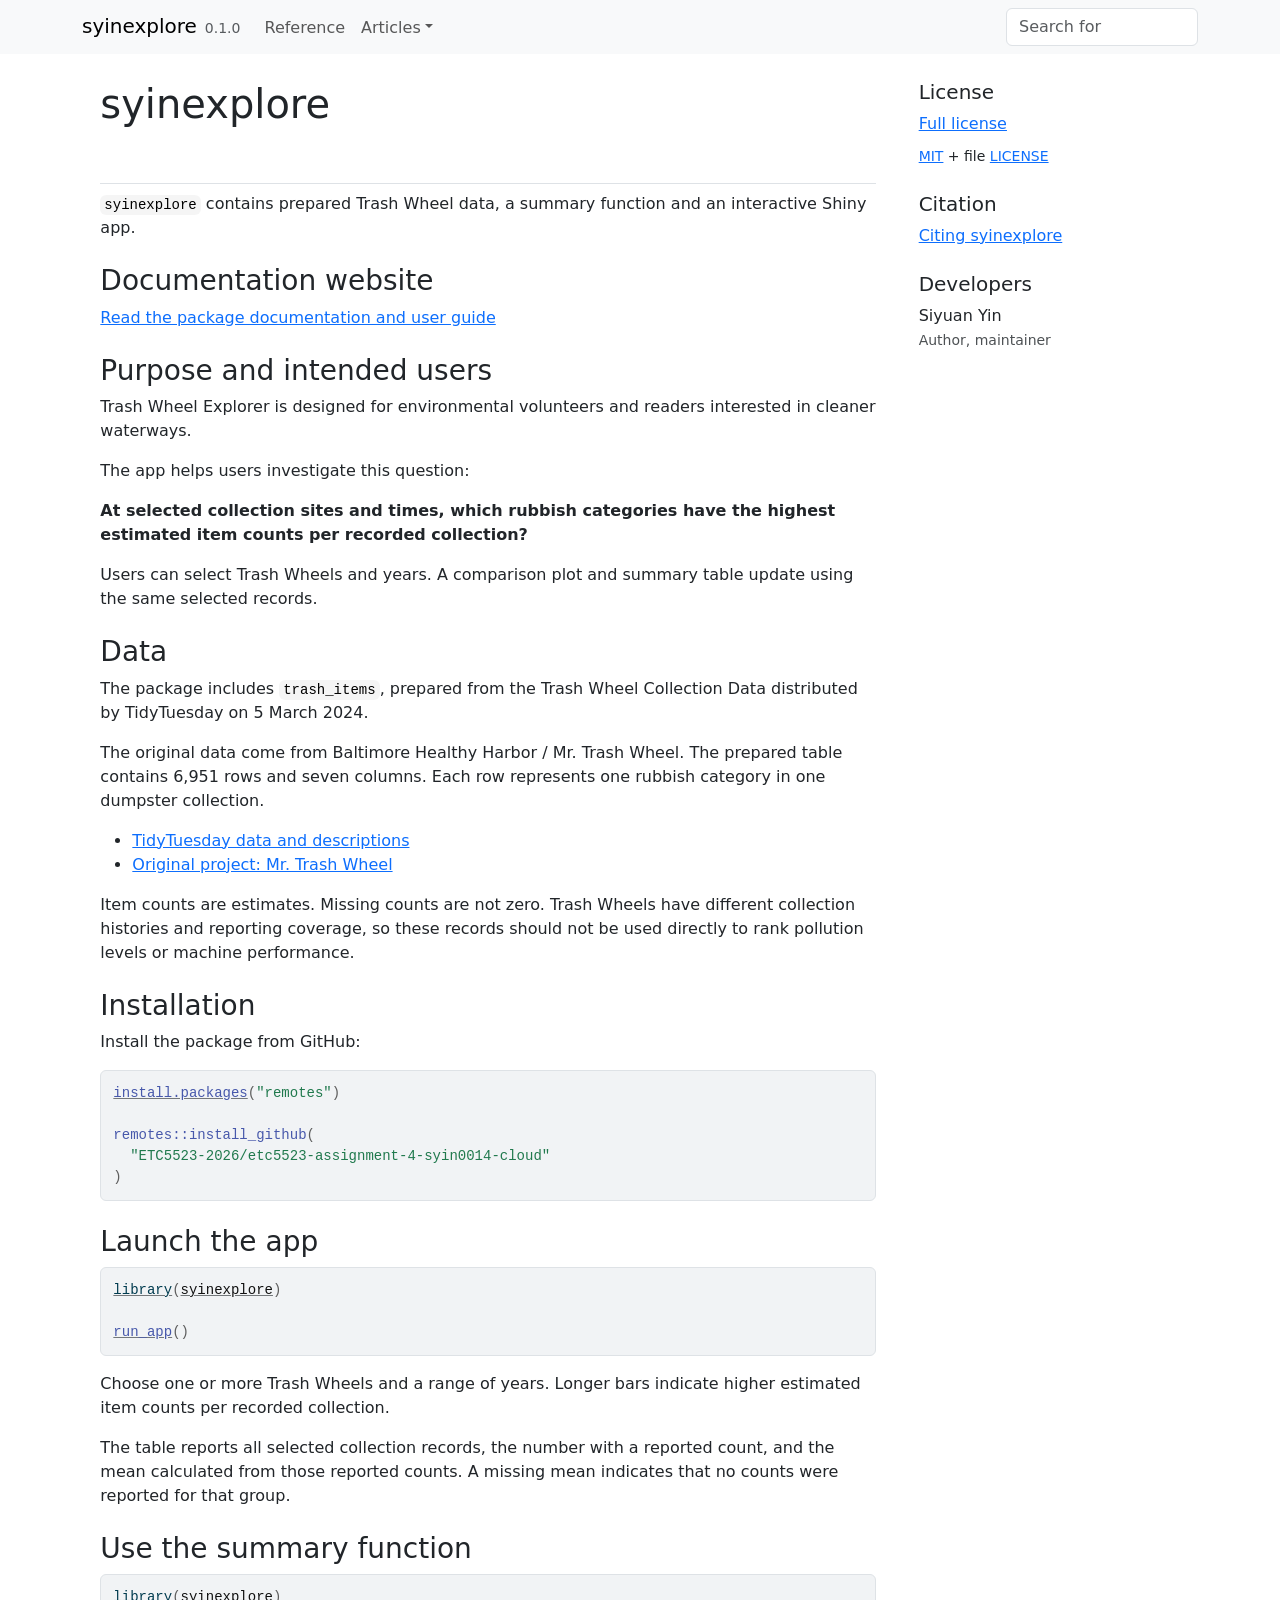
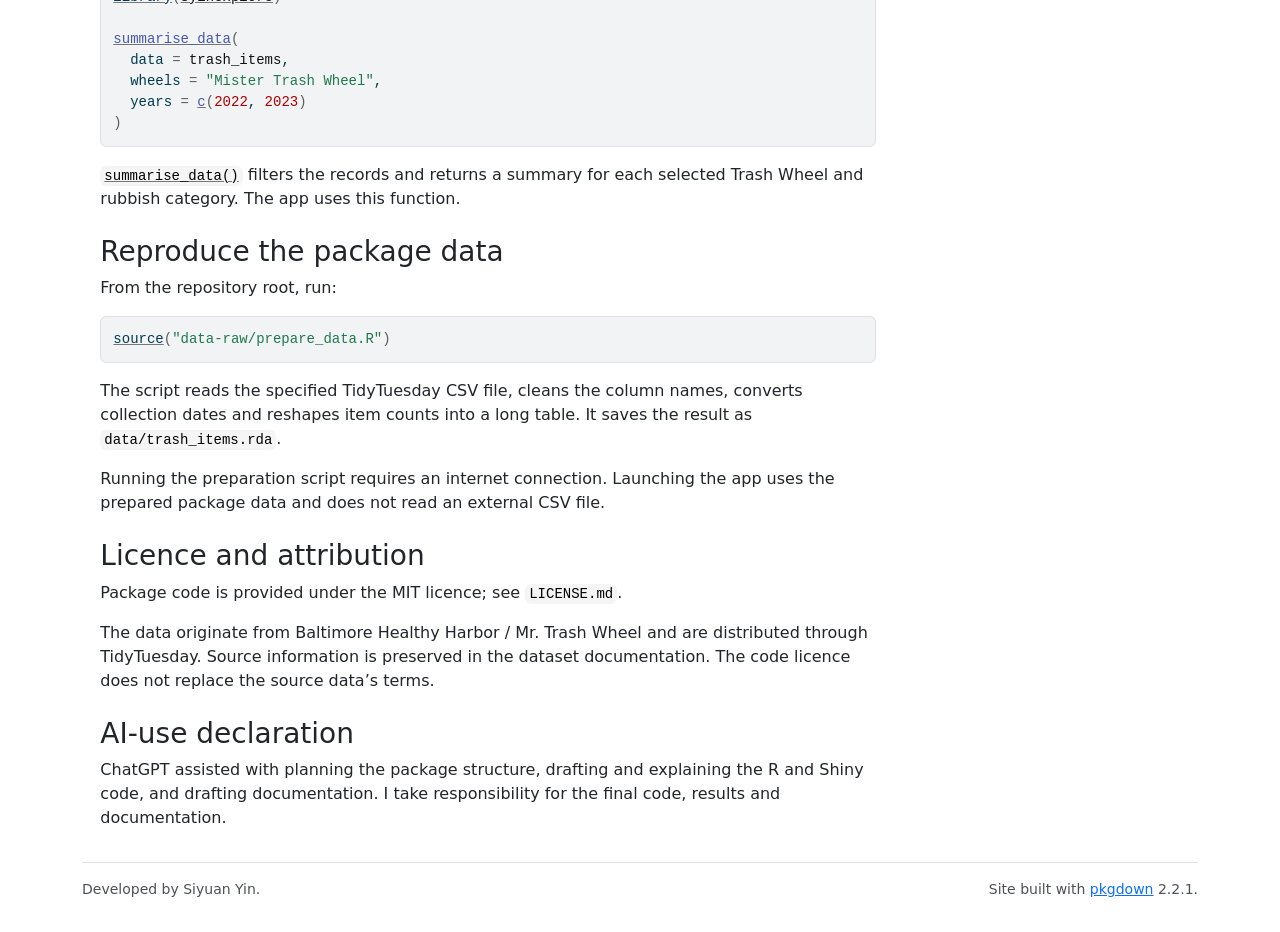
==== index.html @ 3837acde "Deploying to gh-pages from @ ETC5523-2026/etc5523-assignment-4-syin0014-cloud@84625165339d659f726c3b" ====
<!DOCTYPE html>
<!-- Generated by pkgdown: do not edit by hand --><html lang="en">
<head>
<meta charset="UTF-8">
<meta http-equiv="X-UA-Compatible" content="IE=edge">
<meta name="viewport" content="width=device-width, initial-scale=1, shrink-to-fit=no">
<title>Explore Baltimore Trash Wheel Collections • syinexplore</title>
<script src="deps/jquery-3.6.0/jquery-3.6.0.min.js"></script><meta name="viewport" content="width=device-width, initial-scale=1, shrink-to-fit=no">
<link href="deps/bootstrap-5.3.8/bootstrap.min.css" rel="stylesheet">
<script src="deps/bootstrap-5.3.8/bootstrap.bundle.min.js"></script><link href="deps/font-awesome-6.5.2/css/all.min.css" rel="stylesheet">
<link href="deps/font-awesome-6.5.2/css/v4-shims.min.css" rel="stylesheet">
<script src="deps/headroom-0.11.0/headroom.min.js"></script><script src="deps/headroom-0.11.0/jQuery.headroom.min.js"></script><script src="deps/bootstrap-toc-1.0.1/bootstrap-toc.min.js"></script><script src="deps/clipboard.js-2.0.11/clipboard.min.js"></script><script src="deps/search-1.0.0/autocomplete.jquery.min.js"></script><script src="deps/search-1.0.0/fuse.min.js"></script><script src="deps/search-1.0.0/mark.min.js"></script><!-- pkgdown --><script src="pkgdown.js"></script><meta property="og:title" content="Explore Baltimore Trash Wheel Collections">
<meta name="description" content="Provides prepared data and an interactive Shiny app for exploring rubbish collected by Baltimore's Trash Wheel family. Users can select collection sites and years to compare estimated item counts per recorded collection. Includes a summary function and documentation explaining the data and its limitations.">
<meta property="og:description" content="Provides prepared data and an interactive Shiny app for exploring rubbish collected by Baltimore's Trash Wheel family. Users can select collection sites and years to compare estimated item counts per recorded collection. Includes a summary function and documentation explaining the data and its limitations.">
</head>
<body>
    <a href="#main" class="visually-hidden-focusable">Skip to contents</a>


    <nav class="navbar navbar-expand-lg fixed-top bg-light" data-bs-theme="light" aria-label="Site navigation"><div class="container">

    <a class="navbar-brand me-2" href="index.html">syinexplore</a>

    <small class="nav-text text-muted me-auto" data-bs-toggle="tooltip" data-bs-placement="bottom" title="">0.1.0</small>


    <button class="navbar-toggler" type="button" data-bs-toggle="collapse" data-bs-target="#navbar" aria-controls="navbar" aria-expanded="false" aria-label="Toggle navigation">
      <span class="navbar-toggler-icon"></span>
    </button>

    <div id="navbar" class="collapse navbar-collapse ms-3">
      <ul class="navbar-nav me-auto">
<li class="nav-item"><a class="nav-link" href="reference/index.html">Reference</a></li>
<li class="nav-item dropdown">
  <button class="nav-link dropdown-toggle" type="button" id="dropdown-articles" data-bs-toggle="dropdown" aria-expanded="false" aria-haspopup="true">Articles</button>
  <ul class="dropdown-menu" aria-labelledby="dropdown-articles">
<li><a class="dropdown-item" href="articles/getting-started.html">Getting started with Trash Wheel Explorer</a></li>
  </ul>
</li>
      </ul>
<ul class="navbar-nav">
<li class="nav-item"><form class="form-inline" role="search">
 <input class="form-control" type="search" name="search-input" id="search-input" autocomplete="off" aria-label="Search site" placeholder="Search for" data-search-index="search.json">
</form></li>
      </ul>
</div>


  </div>
</nav><div class="container template-home">
<div class="row">
  <main id="main" class="col-md-9"><div class="section level1">
<div class="page-header"><h1 id="syinexplore">syinexplore<a class="anchor" aria-label="anchor" href="#syinexplore"></a>
</h1></div>
<p><code>syinexplore</code> contains prepared Trash Wheel data, a summary function and an interactive Shiny app.</p>
<div class="section level2">
<h2 id="documentation-website">Documentation website<a class="anchor" aria-label="anchor" href="#documentation-website"></a>
</h2>
<p><a href="https://etc5523-2026.github.io/etc5523-assignment-4-syin0014-cloud/">Read the package documentation and user guide</a></p>
</div>
<div class="section level2">
<h2 id="purpose-and-intended-users">Purpose and intended users<a class="anchor" aria-label="anchor" href="#purpose-and-intended-users"></a>
</h2>
<p>Trash Wheel Explorer is designed for environmental volunteers and readers interested in cleaner waterways.</p>
<p>The app helps users investigate this question:</p>
<p><strong>At selected collection sites and times, which rubbish categories have the highest estimated item counts per recorded collection?</strong></p>
<p>Users can select Trash Wheels and years. A comparison plot and summary table update using the same selected records.</p>
</div>
<div class="section level2">
<h2 id="data">Data<a class="anchor" aria-label="anchor" href="#data"></a>
</h2>
<p>The package includes <code>trash_items</code>, prepared from the Trash Wheel Collection Data distributed by TidyTuesday on 5 March 2024.</p>
<p>The original data come from Baltimore Healthy Harbor / Mr. Trash Wheel. The prepared table contains 6,951 rows and seven columns. Each row represents one rubbish category in one dumpster collection.</p>
<ul>
<li><a href="https://github.com/rfordatascience/tidytuesday/tree/main/data/2024/2024-03-05" class="external-link">TidyTuesday data and descriptions</a></li>
<li><a href="https://www.mrtrashwheel.com/" class="external-link">Original project: Mr. Trash Wheel</a></li>
</ul>
<p>Item counts are estimates. Missing counts are not zero. Trash Wheels have different collection histories and reporting coverage, so these records should not be used directly to rank pollution levels or machine performance.</p>
</div>
<div class="section level2">
<h2 id="installation">Installation<a class="anchor" aria-label="anchor" href="#installation"></a>
</h2>
<p>Install the package from GitHub:</p>
<div class="sourceCode" id="cb1"><pre class="downlit sourceCode r">
<code class="sourceCode R"><span><span class="fu"><a href="https://rdrr.io/r/utils/install.packages.html" class="external-link">install.packages</a></span><span class="op">(</span><span class="st">"remotes"</span><span class="op">)</span></span>
<span></span>
<span><span class="fu">remotes</span><span class="fu">::</span><span class="fu">install_github</span><span class="op">(</span></span>
<span>  <span class="st">"ETC5523-2026/etc5523-assignment-4-syin0014-cloud"</span></span>
<span><span class="op">)</span></span></code></pre></div>
</div>
<div class="section level2">
<h2 id="launch-the-app">Launch the app<a class="anchor" aria-label="anchor" href="#launch-the-app"></a>
</h2>
<div class="sourceCode" id="cb2"><pre class="downlit sourceCode r">
<code class="sourceCode R"><span><span class="kw"><a href="https://rdrr.io/r/base/library.html" class="external-link">library</a></span><span class="op">(</span><span class="va"><a href="https://etc5523-2026.github.io/etc5523-assignment-4-syin0014-cloud/">syinexplore</a></span><span class="op">)</span></span>
<span></span>
<span><span class="fu"><a href="reference/run_app.html">run_app</a></span><span class="op">(</span><span class="op">)</span></span></code></pre></div>
<p>Choose one or more Trash Wheels and a range of years. Longer bars indicate higher estimated item counts per recorded collection.</p>
<p>The table reports all selected collection records, the number with a reported count, and the mean calculated from those reported counts. A missing mean indicates that no counts were reported for that group.</p>
</div>
<div class="section level2">
<h2 id="use-the-summary-function">Use the summary function<a class="anchor" aria-label="anchor" href="#use-the-summary-function"></a>
</h2>
<div class="sourceCode" id="cb3"><pre class="downlit sourceCode r">
<code class="sourceCode R"><span><span class="kw"><a href="https://rdrr.io/r/base/library.html" class="external-link">library</a></span><span class="op">(</span><span class="va"><a href="https://etc5523-2026.github.io/etc5523-assignment-4-syin0014-cloud/">syinexplore</a></span><span class="op">)</span></span>
<span></span>
<span><span class="fu"><a href="reference/summarise_data.html">summarise_data</a></span><span class="op">(</span></span>
<span>  data <span class="op">=</span> <span class="va">trash_items</span>,</span>
<span>  wheels <span class="op">=</span> <span class="st">"Mister Trash Wheel"</span>,</span>
<span>  years <span class="op">=</span> <span class="fu"><a href="https://rdrr.io/r/base/c.html" class="external-link">c</a></span><span class="op">(</span><span class="fl">2022</span>, <span class="fl">2023</span><span class="op">)</span></span>
<span><span class="op">)</span></span></code></pre></div>
<p><code><a href="reference/summarise_data.html">summarise_data()</a></code> filters the records and returns a summary for each selected Trash Wheel and rubbish category. The app uses this function.</p>
</div>
<div class="section level2">
<h2 id="reproduce-the-package-data">Reproduce the package data<a class="anchor" aria-label="anchor" href="#reproduce-the-package-data"></a>
</h2>
<p>From the repository root, run:</p>
<div class="sourceCode" id="cb4"><pre class="downlit sourceCode r">
<code class="sourceCode R"><span><span class="kw"><a href="https://rdrr.io/r/base/source.html" class="external-link">source</a></span><span class="op">(</span><span class="st">"data-raw/prepare_data.R"</span><span class="op">)</span></span></code></pre></div>
<p>The script reads the specified TidyTuesday CSV file, cleans the column names, converts collection dates and reshapes item counts into a long table. It saves the result as <code>data/trash_items.rda</code>.</p>
<p>Running the preparation script requires an internet connection. Launching the app uses the prepared package data and does not read an external CSV file.</p>
</div>
<div class="section level2">
<h2 id="licence-and-attribution">Licence and attribution<a class="anchor" aria-label="anchor" href="#licence-and-attribution"></a>
</h2>
<p>Package code is provided under the MIT licence; see <code>LICENSE.md</code>.</p>
<p>The data originate from Baltimore Healthy Harbor / Mr. Trash Wheel and are distributed through TidyTuesday. Source information is preserved in the dataset documentation. The code licence does not replace the source data’s terms.</p>
</div>
<div class="section level2">
<h2 id="ai-use-declaration">AI-use declaration<a class="anchor" aria-label="anchor" href="#ai-use-declaration"></a>
</h2>
<p>ChatGPT assisted with planning the package structure, drafting and explaining the R and Shiny code, and drafting documentation. I take responsibility for the final code, results and documentation.</p>
</div>
</div>
  </main><aside class="col-md-3"><div class="license">
<h2 data-toc-skip>License</h2>
<ul class="list-unstyled">
<li><a href="LICENSE.html">Full license</a></li>
<li><small><a href="https://opensource.org/licenses/mit-license.php" class="external-link">MIT</a> + file <a href="LICENSE-text.html">LICENSE</a></small></li>
</ul>
</div>


<div class="citation">
<h2 data-toc-skip>Citation</h2>
<ul class="list-unstyled">
<li><a href="authors.html#citation">Citing syinexplore</a></li>
</ul>
</div>

<div class="developers">
<h2 data-toc-skip>Developers</h2>
<ul class="list-unstyled">
<li>Siyuan Yin <br><small class="roles"> Author, maintainer </small>   </li>
</ul>
</div>



  </aside>
</div>


    <footer><div class="pkgdown-footer-left">
  <p>Developed by Siyuan Yin.</p>
</div>

<div class="pkgdown-footer-right">
  <p>Site built with <a href="https://pkgdown.r-lib.org/" class="external-link">pkgdown</a> 2.2.1.</p>
</div>

    </footer>
</div>





  </body>
</html>
---- deps/font-awesome-6.5.2/css/v4-shims.min.css ----
/*!
 * Font Awesome Free 6.5.2 by @fontawesome - https://fontawesome.com
 * License - https://fontawesome.com/license/free (Icons: CC BY 4.0, Fonts: SIL OFL 1.1, Code: MIT License)
 * Copyright 2024 Fonticons, Inc.
 */
.fa.fa-glass:before{content:"\f000"}.fa.fa-envelope-o{font-family:"Font Awesome 6 Free";font-weight:400}.fa.fa-envelope-o:before{content:"\f0e0"}.fa.fa-star-o{font-family:"Font Awesome 6 Free";font-weight:400}.fa.fa-star-o:before{content:"\f005"}.fa.fa-close:before,.fa.fa-remove:before{content:"\f00d"}.fa.fa-gear:before{content:"\f013"}.fa.fa-trash-o{font-family:"Font Awesome 6 Free";font-weight:400}.fa.fa-trash-o:before{content:"\f2ed"}.fa.fa-home:before{content:"\f015"}.fa.fa-file-o{font-family:"Font Awesome 6 Free";font-weight:400}.fa.fa-file-o:before{content:"\f15b"}.fa.fa-clock-o{font-family:"Font Awesome 6 Free";font-weight:400}.fa.fa-clock-o:before{content:"\f017"}.fa.fa-arrow-circle-o-down{font-family:"Font Awesome 6 Free";font-weight:400}.fa.fa-arrow-circle-o-down:before{content:"\f358"}.fa.fa-arrow-circle-o-up{font-family:"Font Awesome 6 Free";font-weight:400}.fa.fa-arrow-circle-o-up:before{content:"\f35b"}.fa.fa-play-circle-o{font-family:"Font Awesome 6 Free";font-weight:400}.fa.fa-play-circle-o:before{content:"\f144"}.fa.fa-repeat:before,.fa.fa-rotate-right:before{content:"\f01e"}.fa.fa-refresh:before{content:"\f021"}.fa.fa-list-alt{font-family:"Font Awesome 6 Free";font-weight:400}.fa.fa-list-alt:before{content:"\f022"}.fa.fa-dedent:before{content:"\f03b"}.fa.fa-video-camera:before{content:"\f03d"}.fa.fa-picture-o{font-family:"Font Awesome 6 Free";font-weight:400}.fa.fa-picture-o:before{content:"\f03e"}.fa.fa-photo{font-family:"Font Awesome 6 Free";font-weight:400}.fa.fa-photo:before{content:"\f03e"}.fa.fa-image{font-family:"Font Awesome 6 Free";font-weight:400}.fa.fa-image:before{content:"\f03e"}.fa.fa-map-marker:before{content:"\f3c5"}.fa.fa-pencil-square-o{font-family:"Font Awesome 6 Free";font-weight:400}.fa.fa-pencil-square-o:before{content:"\f044"}.fa.fa-edit{font-family:"Font Awesome 6 Free";font-weight:400}.fa.fa-edit:before{content:"\f044"}.fa.fa-share-square-o:before{content:"\f14d"}.fa.fa-check-square-o{font-family:"Font Awesome 6 Free";font-weight:400}.fa.fa-check-square-o:before{content:"\f14a"}.fa.fa-arrows:before{content:"\f0b2"}.fa.fa-times-circle-o{font-family:"Font Awesome 6 Free";font-weight:400}.fa.fa-times-circle-o:before{content:"\f057"}.fa.fa-check-circle-o{font-family:"Font Awesome 6 Free";font-weight:400}.fa.fa-check-circle-o:before{content:"\f058"}.fa.fa-mail-forward:before{content:"\f064"}.fa.fa-expand:before{content:"\f424"}.fa.fa-compress:before{content:"\f422"}.fa.fa-eye,.fa.fa-eye-slash{font-family:"Font Awesome 6 Free";font-weight:400}.fa.fa-warning:before{content:"\f071"}.fa.fa-calendar:before{content:"\f073"}.fa.fa-arrows-v:before{content:"\f338"}.fa.fa-arrows-h:before{content:"\f337"}.fa.fa-bar-chart-o:before,.fa.fa-bar-chart:before{content:"\e0e3"}.fa.fa-twitter-square{font-family:"Font Awesome 6 Brands";font-weight:400}.fa.fa-twitter-square:before{content:"\f081"}.fa.fa-facebook-square{font-family:"Font Awesome 6 Brands";font-weight:400}.fa.fa-facebook-square:before{content:"\f082"}.fa.fa-gears:before{content:"\f085"}.fa.fa-thumbs-o-up{font-family:"Font Awesome 6 Free";font-weight:400}.fa.fa-thumbs-o-up:before{content:"\f164"}.fa.fa-thumbs-o-down{font-family:"Font Awesome 6 Free";font-weight:400}.fa.fa-thumbs-o-down:before{content:"\f165"}.fa.fa-heart-o{font-family:"Font Awesome 6 Free";font-weight:400}.fa.fa-heart-o:before{content:"\f004"}.fa.fa-sign-out:before{content:"\f2f5"}.fa.fa-linkedin-square{font-family:"Font Awesome 6 Brands";font-weight:400}.fa.fa-linkedin-square:before{content:"\f08c"}.fa.fa-thumb-tack:before{content:"\f08d"}.fa.fa-external-link:before{content:"\f35d"}.fa.fa-sign-in:before{content:"\f2f6"}.fa.fa-github-square{font-family:"Font Awesome 6 Brands";font-weight:400}.fa.fa-github-square:before{content:"\f092"}.fa.fa-lemon-o{font-family:"Font Awesome 6 Free";font-weight:400}.fa.fa-lemon-o:before{content:"\f094"}.fa.fa-square-o{font-family:"Font Awesome 6 Free";font-weight:400}.fa.fa-square-o:before{content:"\f0c8"}.fa.fa-bookmark-o{font-family:"Font Awesome 6 Free";font-weight:400}.fa.fa-bookmark-o:before{content:"\f02e"}.fa.fa-facebook,.fa.fa-twitter{font-family:"Font Awesome 6 Brands";font-weight:400}.fa.fa-facebook:before{content:"\f39e"}.fa.fa-facebook-f{font-family:"Font Awesome 6 Brands";font-weight:400}.fa.fa-facebook-f:before{content:"\f39e"}.fa.fa-github{font-family:"Font Awesome 6 Brands";font-weight:400}.fa.fa-credit-card{font-family:"Font Awesome 6 Free";font-weight:400}.fa.fa-feed:before{content:"\f09e"}.fa.fa-hdd-o{font-family:"Font Awesome 6 Free";font-weight:400}.fa.fa-hdd-o:before{content:"\f0a0"}.fa.fa-hand-o-right{font-family:"Font Awesome 6 Free";font-weight:400}.fa.fa-hand-o-right:before{content:"\f0a4"}.fa.fa-hand-o-left{font-family:"Font Awesome 6 Free";font-weight:400}.fa.fa-hand-o-left:before{content:"\f0a5"}.fa.fa-hand-o-up{font-family:"Font Awesome 6 Free";font-weight:400}.fa.fa-hand-o-up:before{content:"\f0a6"}.fa.fa-hand-o-down{font-family:"Font Awesome 6 Free";font-weight:400}.fa.fa-hand-o-down:before{content:"\f0a7"}.fa.fa-globe:before{content:"\f57d"}.fa.fa-tasks:before{content:"\f828"}.fa.fa-arrows-alt:before{content:"\f31e"}.fa.fa-group:before{content:"\f0c0"}.fa.fa-chain:before{content:"\f0c1"}.fa.fa-cut:before{content:"\f0c4"}.fa.fa-files-o{font-family:"Font Awesome 6 Free";font-weight:400}.fa.fa-files-o:before{content:"\f0c5"}.fa.fa-floppy-o{font-family:"Font Awesome 6 Free";font-weight:400}.fa.fa-floppy-o:before{content:"\f0c7"}.fa.fa-save{font-family:"Font Awesome 6 Free";font-weight:400}.fa.fa-save:before{content:"\f0c7"}.fa.fa-navicon:before,.fa.fa-reorder:before{content:"\f0c9"}.fa.fa-magic:before{content:"\e2ca"}.fa.fa-pinterest,.fa.fa-pinterest-square{font-family:"Font Awesome 6 Brands";font-weight:400}.fa.fa-pinterest-square:before{content:"\f0d3"}.fa.fa-google-plus-square{font-family:"Font Awesome 6 Brands";font-weight:400}.fa.fa-google-plus-square:before{content:"\f0d4"}.fa.fa-google-plus{font-family:"Font Awesome 6 Brands";font-weight:400}.fa.fa-google-plus:before{content:"\f0d5"}.fa.fa-money:before{content:"\f3d1"}.fa.fa-unsorted:before{content:"\f0dc"}.fa.fa-sort-desc:before{content:"\f0dd"}.fa.fa-sort-asc:before{content:"\f0de"}.fa.fa-linkedin{font-family:"Font Awesome 6 Brands";font-weight:400}.fa.fa-linkedin:before{content:"\f0e1"}.fa.fa-rotate-left:before{content:"\f0e2"}.fa.fa-legal:before{content:"\f0e3"}.fa.fa-dashboard:before,.fa.fa-tachometer:before{content:"\f625"}.fa.fa-comment-o{font-family:"Font Awesome 6 Free";font-weight:400}.fa.fa-comment-o:before{content:"\f075"}.fa.fa-comments-o{font-family:"Font Awesome 6 Free";font-weight:400}.fa.fa-comments-o:before{content:"\f086"}.fa.fa-flash:before{content:"\f0e7"}.fa.fa-clipboard:before{content:"\f0ea"}.fa.fa-lightbulb-o{font-family:"Font Awesome 6 Free";font-weight:400}.fa.fa-lightbulb-o:before{content:"\f0eb"}.fa.fa-exchange:before{content:"\f362"}.fa.fa-cloud-download:before{content:"\f0ed"}.fa.fa-cloud-upload:before{content:"\f0ee"}.fa.fa-bell-o{font-family:"Font Awesome 6 Free";font-weight:400}.fa.fa-bell-o:before{content:"\f0f3"}.fa.fa-cutlery:before{content:"\f2e7"}.fa.fa-file-text-o{font-family:"Font Awesome 6 Free";font-weight:400}.fa.fa-file-text-o:before{content:"\f15c"}.fa.fa-building-o{font-family:"Font Awesome 6 Free";font-weight:400}.fa.fa-building-o:before{content:"\f1ad"}.fa.fa-hospital-o{font-family:"Font Awesome 6 Free";font-weight:400}.fa.fa-hospital-o:before{content:"\f0f8"}.fa.fa-tablet:before{content:"\f3fa"}.fa.fa-mobile-phone:before,.fa.fa-mobile:before{content:"\f3cd"}.fa.fa-circle-o{font-family:"Font Awesome 6 Free";font-weight:400}.fa.fa-circle-o:before{content:"\f111"}.fa.fa-mail-reply:before{content:"\f3e5"}.fa.fa-github-alt{font-family:"Font Awesome 6 Brands";font-weight:400}.fa.fa-folder-o{font-family:"Font Awesome 6 Free";font-weight:400}.fa.fa-folder-o:before{content:"\f07b"}.fa.fa-folder-open-o{font-family:"Font Awesome 6 Free";font-weight:400}.fa.fa-folder-open-o:before{content:"\f07c"}.fa.fa-smile-o{font-family:"Font Awesome 6 Free";font-weight:400}.fa.fa-smile-o:before{content:"\f118"}.fa.fa-frown-o{font-family:"Font Awesome 6 Free";font-weight:400}.fa.fa-frown-o:before{content:"\f119"}.fa.fa-meh-o{font-family:"Font Awesome 6 Free";font-weight:400}.fa.fa-meh-o:before{content:"\f11a"}.fa.fa-keyboard-o{font-family:"Font Awesome 6 Free";font-weight:400}.fa.fa-keyboard-o:before{content:"\f11c"}.fa.fa-flag-o{font-family:"Font Awesome 6 Free";font-weight:400}.fa.fa-flag-o:before{content:"\f024"}.fa.fa-mail-reply-all:before{content:"\f122"}.fa.fa-star-half-o{font-family:"Font Awesome 6 Free";font-weight:400}.fa.fa-star-half-o:before{content:"\f5c0"}.fa.fa-star-half-empty{font-family:"Font Awesome 6 Free";font-weight:400}.fa.fa-star-half-empty:before{content:"\f5c0"}.fa.fa-star-half-full{font-family:"Font Awesome 6 Free";font-weight:400}.fa.fa-star-half-full:before{content:"\f5c0"}.fa.fa-code-fork:before{content:"\f126"}.fa.fa-chain-broken:before,.fa.fa-unlink:before{content:"\f127"}.fa.fa-calendar-o{font-family:"Font Awesome 6 Free";font-weight:400}.fa.fa-calendar-o:before{content:"\f133"}.fa.fa-css3,.fa.fa-html5,.fa.fa-maxcdn{font-family:"Font Awesome 6 Brands";font-weight:400}.fa.fa-unlock-alt:before{content:"\f09c"}.fa.fa-minus-square-o{font-family:"Font Awesome 6 Free";font-weight:400}.fa.fa-minus-square-o:before{content:"\f146"}.fa.fa-level-up:before{content:"\f3bf"}.fa.fa-level-down:before{content:"\f3be"}.fa.fa-pencil-square:before{content:"\f14b"}.fa.fa-external-link-square:before{content:"\f360"}.fa.fa-compass{font-family:"Font Awesome 6 Free";font-weight:400}.fa.fa-caret-square-o-down{font-family:"Font Awesome 6 Free";font-weight:400}.fa.fa-caret-square-o-down:before{content:"\f150"}.fa.fa-toggle-down{font-family:"Font Awesome 6 Free";font-weight:400}.fa.fa-toggle-down:before{content:"\f150"}.fa.fa-caret-square-o-up{font-family:"Font Awesome 6 Free";font-weight:400}.fa.fa-caret-square-o-up:before{content:"\f151"}.fa.fa-toggle-up{font-family:"Font Awesome 6 Free";font-weight:400}.fa.fa-toggle-up:before{content:"\f151"}.fa.fa-caret-square-o-right{font-family:"Font Awesome 6 Free";font-weight:400}.fa.fa-caret-square-o-right:before{content:"\f152"}.fa.fa-toggle-right{font-family:"Font Awesome 6 Free";font-weight:400}.fa.fa-toggle-right:before{content:"\f152"}.fa.fa-eur:before,.fa.fa-euro:before{content:"\f153"}.fa.fa-gbp:before{content:"\f154"}.fa.fa-dollar:before,.fa.fa-usd:before{content:"\24"}.fa.fa-inr:before,.fa.fa-rupee:before{content:"\e1bc"}.fa.fa-cny:before,.fa.fa-jpy:before,.fa.fa-rmb:before,.fa.fa-yen:before{content:"\f157"}.fa.fa-rouble:before,.fa.fa-rub:before,.fa.fa-ruble:before{content:"\f158"}.fa.fa-krw:before,.fa.fa-won:before{content:"\f159"}.fa.fa-bitcoin,.fa.fa-btc{font-family:"Font Awesome 6 Brands";font-weight:400}.fa.fa-bitcoin:before{content:"\f15a"}.fa.fa-file-text:before{content:"\f15c"}.fa.fa-sort-alpha-asc:before{content:"\f15d"}.fa.fa-sort-alpha-desc:before{content:"\f881"}.fa.fa-sort-amount-asc:before{content:"\f884"}.fa.fa-sort-amount-desc:before{content:"\f160"}.fa.fa-sort-numeric-asc:before{content:"\f162"}.fa.fa-sort-numeric-desc:before{content:"\f886"}.fa.fa-youtube-square{font-family:"Font Awesome 6 Brands";font-weight:400}.fa.fa-youtube-square:before{content:"\f431"}.fa.fa-xing,.fa.fa-xing-square,.fa.fa-youtube{font-family:"Font Awesome 6 Brands";font-weight:400}.fa.fa-xing-square:before{content:"\f169"}.fa.fa-youtube-play{font-family:"Font Awesome 6 Brands";font-weight:400}.fa.fa-youtube-play:before{content:"\f167"}.fa.fa-adn,.fa.fa-bitbucket,.fa.fa-bitbucket-square,.fa.fa-dropbox,.fa.fa-flickr,.fa.fa-instagram,.fa.fa-stack-overflow{font-family:"Font Awesome 6 Brands";font-weight:400}.fa.fa-bitbucket-square:before{content:"\f171"}.fa.fa-tumblr,.fa.fa-tumblr-square{font-family:"Font Awesome 6 Brands";font-weight:400}.fa.fa-tumblr-square:before{content:"\f174"}.fa.fa-long-arrow-down:before{content:"\f309"}.fa.fa-long-arrow-up:before{content:"\f30c"}.fa.fa-long-arrow-left:before{content:"\f30a"}.fa.fa-long-arrow-right:before{content:"\f30b"}.fa.fa-android,.fa.fa-apple,.fa.fa-dribbble,.fa.fa-foursquare,.fa.fa-gittip,.fa.fa-gratipay,.fa.fa-linux,.fa.fa-skype,.fa.fa-trello,.fa.fa-windows{font-family:"Font Awesome 6 Brands";font-weight:400}.fa.fa-gittip:before{content:"\f184"}.fa.fa-sun-o{font-family:"Font Awesome 6 Free";font-weight:400}.fa.fa-sun-o:before{content:"\f185"}.fa.fa-moon-o{font-family:"Font Awesome 6 Free";font-weight:400}.fa.fa-moon-o:before{content:"\f186"}.fa.fa-pagelines,.fa.fa-renren,.fa.fa-stack-exchange,.fa.fa-vk,.fa.fa-weibo{font-family:"Font Awesome 6 Brands";font-weight:400}.fa.fa-arrow-circle-o-right{font-family:"Font Awesome 6 Free";font-weight:400}.fa.fa-arrow-circle-o-right:before{content:"\f35a"}.fa.fa-arrow-circle-o-left{font-family:"Font Awesome 6 Free";font-weight:400}.fa.fa-arrow-circle-o-left:before{content:"\f359"}.fa.fa-caret-square-o-left{font-family:"Font Awesome 6 Free";font-weight:400}.fa.fa-caret-square-o-left:before{content:"\f191"}.fa.fa-toggle-left{font-family:"Font Awesome 6 Free";font-weight:400}.fa.fa-toggle-left:before{content:"\f191"}.fa.fa-dot-circle-o{font-family:"Font Awesome 6 Free";font-weight:400}.fa.fa-dot-circle-o:before{content:"\f192"}.fa.fa-vimeo-square{font-family:"Font Awesome 6 Brands";font-weight:400}.fa.fa-vimeo-square:before{content:"\f194"}.fa.fa-try:before,.fa.fa-turkish-lira:before{content:"\e2bb"}.fa.fa-plus-square-o{font-family:"Font Awesome 6 Free";font-weight:400}.fa.fa-plus-square-o:before{content:"\f0fe"}.fa.fa-openid,.fa.fa-slack,.fa.fa-wordpress{font-family:"Font Awesome 6 Brands";font-weight:400}.fa.fa-bank:before,.fa.fa-institution:before{content:"\f19c"}.fa.fa-mortar-board:before{content:"\f19d"}.fa.fa-google,.fa.fa-reddit,.fa.fa-reddit-square,.fa.fa-yahoo{font-family:"Font Awesome 6 Brands";font-weight:400}.fa.fa-reddit-square:before{content:"\f1a2"}.fa.fa-behance,.fa.fa-behance-square,.fa.fa-delicious,.fa.fa-digg,.fa.fa-drupal,.fa.fa-joomla,.fa.fa-pied-piper-alt,.fa.fa-pied-piper-pp,.fa.fa-stumbleupon,.fa.fa-stumbleupon-circle{font-family:"Font Awesome 6 Brands";font-weight:400}.fa.fa-behance-square:before{content:"\f1b5"}.fa.fa-steam,.fa.fa-steam-square{font-family:"Font Awesome 6 Brands";font-weight:400}.fa.fa-steam-square:before{content:"\f1b7"}.fa.fa-automobile:before{content:"\f1b9"}.fa.fa-cab:before{content:"\f1ba"}.fa.fa-deviantart,.fa.fa-soundcloud,.fa.fa-spotify{font-family:"Font Awesome 6 Brands";font-weight:400}.fa.fa-file-pdf-o{font-family:"Font Awesome 6 Free";font-weight:400}.fa.fa-file-pdf-o:before{content:"\f1c1"}.fa.fa-file-word-o{font-family:"Font Awesome 6 Free";font-weight:400}.fa.fa-file-word-o:before{content:"\f1c2"}.fa.fa-file-excel-o{font-family:"Font Awesome 6 Free";font-weight:400}.fa.fa-file-excel-o:before{content:"\f1c3"}.fa.fa-file-powerpoint-o{font-family:"Font Awesome 6 Free";font-weight:400}.fa.fa-file-powerpoint-o:before{content:"\f1c4"}.fa.fa-file-image-o{font-family:"Font Awesome 6 Free";font-weight:400}.fa.fa-file-image-o:before{content:"\f1c5"}.fa.fa-file-photo-o{font-family:"Font Awesome 6 Free";font-weight:400}.fa.fa-file-photo-o:before{content:"\f1c5"}.fa.fa-file-picture-o{font-family:"Font Awesome 6 Free";font-weight:400}.fa.fa-file-picture-o:before{content:"\f1c5"}.fa.fa-file-archive-o{font-family:"Font Awesome 6 Free";font-weight:400}.fa.fa-file-archive-o:before{content:"\f1c6"}.fa.fa-file-zip-o{font-family:"Font Awesome 6 Free";font-weight:400}.fa.fa-file-zip-o:before{content:"\f1c6"}.fa.fa-file-audio-o{font-family:"Font Awesome 6 Free";font-weight:400}.fa.fa-file-audio-o:before{content:"\f1c7"}.fa.fa-file-sound-o{font-family:"Font Awesome 6 Free";font-weight:400}.fa.fa-file-sound-o:before{content:"\f1c7"}.fa.fa-file-video-o{font-family:"Font Awesome 6 Free";font-weight:400}.fa.fa-file-video-o:before{content:"\f1c8"}.fa.fa-file-movie-o{font-family:"Font Awesome 6 Free";font-weight:400}.fa.fa-file-movie-o:before{content:"\f1c8"}.fa.fa-file-code-o{font-family:"Font Awesome 6 Free";font-weight:400}.fa.fa-file-code-o:before{content:"\f1c9"}.fa.fa-codepen,.fa.fa-jsfiddle,.fa.fa-vine{font-family:"Font Awesome 6 Brands";font-weight:400}.fa.fa-life-bouy:before,.fa.fa-life-buoy:before,.fa.fa-life-saver:before,.fa.fa-support:before{content:"\f1cd"}.fa.fa-circle-o-notch:before{content:"\f1ce"}.fa.fa-ra,.fa.fa-rebel{font-family:"Font Awesome 6 Brands";font-weight:400}.fa.fa-ra:before{content:"\f1d0"}.fa.fa-resistance{font-family:"Font Awesome 6 Brands";font-weight:400}.fa.fa-resistance:before{content:"\f1d0"}.fa.fa-empire,.fa.fa-ge{font-family:"Font Awesome 6 Brands";font-weight:400}.fa.fa-ge:before{content:"\f1d1"}.fa.fa-git-square{font-family:"Font Awesome 6 Brands";font-weight:400}.fa.fa-git-square:before{content:"\f1d2"}.fa.fa-git,.fa.fa-hacker-news,.fa.fa-y-combinator-square{font-family:"Font Awesome 6 Brands";font-weight:400}.fa.fa-y-combinator-square:before{content:"\f1d4"}.fa.fa-yc-square{font-family:"Font Awesome 6 Brands";font-weight:400}.fa.fa-yc-square:before{content:"\f1d4"}.fa.fa-qq,.fa.fa-tencent-weibo,.fa.fa-wechat,.fa.fa-weixin{font-family:"Font Awesome 6 Brands";font-weight:400}.fa.fa-wechat:before{content:"\f1d7"}.fa.fa-send:before{content:"\f1d8"}.fa.fa-paper-plane-o{font-family:"Font Awesome 6 Free";font-weight:400}.fa.fa-paper-plane-o:before{content:"\f1d8"}.fa.fa-send-o{font-family:"Font Awesome 6 Free";font-weight:400}.fa.fa-send-o:before{content:"\f1d8"}.fa.fa-circle-thin{font-family:"Font Awesome 6 Free";font-weight:400}.fa.fa-circle-thin:before{content:"\f111"}.fa.fa-header:before{content:"\f1dc"}.fa.fa-futbol-o{font-family:"Font Awesome 6 Free";font-weight:400}.fa.fa-futbol-o:before{content:"\f1e3"}.fa.fa-soccer-ball-o{font-family:"Font Awesome 6 Free";font-weight:400}.fa.fa-soccer-ball-o:before{content:"\f1e3"}.fa.fa-slideshare,.fa.fa-twitch,.fa.fa-yelp{font-family:"Font Awesome 6 Brands";font-weight:400}.fa.fa-newspaper-o{font-family:"Font Awesome 6 Free";font-weight:400}.fa.fa-newspaper-o:before{content:"\f1ea"}.fa.fa-cc-amex,.fa.fa-cc-discover,.fa.fa-cc-mastercard,.fa.fa-cc-paypal,.fa.fa-cc-stripe,.fa.fa-cc-visa,.fa.fa-google-wallet,.fa.fa-paypal{font-family:"Font Awesome 6 Brands";font-weight:400}.fa.fa-bell-slash-o{font-family:"Font Awesome 6 Free";font-weight:400}.fa.fa-bell-slash-o:before{content:"\f1f6"}.fa.fa-trash:before{content:"\f2ed"}.fa.fa-copyright{font-family:"Font Awesome 6 Free";font-weight:400}.fa.fa-eyedropper:before{content:"\f1fb"}.fa.fa-area-chart:before{content:"\f1fe"}.fa.fa-pie-chart:before{content:"\f200"}.fa.fa-line-chart:before{content:"\f201"}.fa.fa-lastfm,.fa.fa-lastfm-square{font-family:"Font Awesome 6 Brands";font-weight:400}.fa.fa-lastfm-square:before{content:"\f203"}.fa.fa-angellist,.fa.fa-ioxhost{font-family:"Font Awesome 6 Brands";font-weight:400}.fa.fa-cc{font-family:"Font Awesome 6 Free";font-weight:400}.fa.fa-cc:before{content:"\f20a"}.fa.fa-ils:before,.fa.fa-shekel:before,.fa.fa-sheqel:before{content:"\f20b"}.fa.fa-buysellads,.fa.fa-connectdevelop,.fa.fa-dashcube,.fa.fa-forumbee,.fa.fa-leanpub,.fa.fa-sellsy,.fa.fa-shirtsinbulk,.fa.fa-simplybuilt,.fa.fa-skyatlas{font-family:"Font Awesome 6 Brands";font-weight:400}.fa.fa-diamond{font-family:"Font Awesome 6 Free";font-weight:400}.fa.fa-diamond:before{content:"\f3a5"}.fa.fa-intersex:before,.fa.fa-transgender:before{content:"\f224"}.fa.fa-transgender-alt:before{content:"\f225"}.fa.fa-facebook-official{font-family:"Font Awesome 6 Brands";font-weight:400}.fa.fa-facebook-official:before{content:"\f09a"}.fa.fa-pinterest-p,.fa.fa-whatsapp{font-family:"Font Awesome 6 Brands";font-weight:400}.fa.fa-hotel:before{content:"\f236"}.fa.fa-medium,.fa.fa-viacoin,.fa.fa-y-combinator,.fa.fa-yc{font-family:"Font Awesome 6 Brands";font-weight:400}.fa.fa-yc:before{content:"\f23b"}.fa.fa-expeditedssl,.fa.fa-opencart,.fa.fa-optin-monster{font-family:"Font Awesome 6 Brands";font-weight:400}.fa.fa-battery-4:before,.fa.fa-battery:before{content:"\f240"}.fa.fa-battery-3:before{content:"\f241"}.fa.fa-battery-2:before{content:"\f242"}.fa.fa-battery-1:before{content:"\f243"}.fa.fa-battery-0:before{content:"\f244"}.fa.fa-object-group,.fa.fa-object-ungroup,.fa.fa-sticky-note-o{font-family:"Font Awesome 6 Free";font-weight:400}.fa.fa-sticky-note-o:before{content:"\f249"}.fa.fa-cc-diners-club,.fa.fa-cc-jcb{font-family:"Font Awesome 6 Brands";font-weight:400}.fa.fa-clone{font-family:"Font Awesome 6 Free";font-weight:400}.fa.fa-hourglass-o:before{content:"\f254"}.fa.fa-hourglass-1:before{content:"\f251"}.fa.fa-hourglass-2:before{content:"\f252"}.fa.fa-hourglass-3:before{content:"\f253"}.fa.fa-hand-rock-o{font-family:"Font Awesome 6 Free";font-weight:400}.fa.fa-hand-rock-o:before{content:"\f255"}.fa.fa-hand-grab-o{font-family:"Font Awesome 6 Free";font-weight:400}.fa.fa-hand-grab-o:before{content:"\f255"}.fa.fa-hand-paper-o{font-family:"Font Awesome 6 Free";font-weight:400}.fa.fa-hand-paper-o:before{content:"\f256"}.fa.fa-hand-stop-o{font-family:"Font Awesome 6 Free";font-weight:400}.fa.fa-hand-stop-o:before{content:"\f256"}.fa.fa-hand-scissors-o{font-family:"Font Awesome 6 Free";font-weight:400}.fa.fa-hand-scissors-o:before{content:"\f257"}.fa.fa-hand-lizard-o{font-family:"Font Awesome 6 Free";font-weight:400}.fa.fa-hand-lizard-o:before{content:"\f258"}.fa.fa-hand-spock-o{font-family:"Font Awesome 6 Free";font-weight:400}.fa.fa-hand-spock-o:before{content:"\f259"}.fa.fa-hand-pointer-o{font-family:"Font Awesome 6 Free";font-weight:400}.fa.fa-hand-pointer-o:before{content:"\f25a"}.fa.fa-hand-peace-o{font-family:"Font Awesome 6 Free";font-weight:400}.fa.fa-hand-peace-o:before{content:"\f25b"}.fa.fa-registered{font-family:"Font Awesome 6 Free";font-weight:400}.fa.fa-creative-commons,.fa.fa-gg,.fa.fa-gg-circle,.fa.fa-odnoklassniki,.fa.fa-odnoklassniki-square{font-family:"Font Awesome 6 Brands";font-weight:400}.fa.fa-odnoklassniki-square:before{content:"\f264"}.fa.fa-chrome,.fa.fa-firefox,.fa.fa-get-pocket,.fa.fa-internet-explorer,.fa.fa-opera,.fa.fa-safari,.fa.fa-wikipedia-w{font-family:"Font Awesome 6 Brands";font-weight:400}.fa.fa-television:before{content:"\f26c"}.fa.fa-500px,.fa.fa-amazon,.fa.fa-contao{font-family:"Font Awesome 6 Brands";font-weight:400}.fa.fa-calendar-plus-o{font-family:"Font Awesome 6 Free";font-weight:400}.fa.fa-calendar-plus-o:before{content:"\f271"}.fa.fa-calendar-minus-o{font-family:"Font Awesome 6 Free";font-weight:400}.fa.fa-calendar-minus-o:before{content:"\f272"}.fa.fa-calendar-times-o{font-family:"Font Awesome 6 Free";font-weight:400}.fa.fa-calendar-times-o:before{content:"\f273"}.fa.fa-calendar-check-o{font-family:"Font Awesome 6 Free";font-weight:400}.fa.fa-calendar-check-o:before{content:"\f274"}.fa.fa-map-o{font-family:"Font Awesome 6 Free";font-weight:400}.fa.fa-map-o:before{content:"\f279"}.fa.fa-commenting:before{content:"\f4ad"}.fa.fa-commenting-o{font-family:"Font Awesome 6 Free";font-weight:400}.fa.fa-commenting-o:before{content:"\f4ad"}.fa.fa-houzz,.fa.fa-vimeo{font-family:"Font Awesome 6 Brands";font-weight:400}.fa.fa-vimeo:before{content:"\f27d"}.fa.fa-black-tie,.fa.fa-edge,.fa.fa-fonticons,.fa.fa-reddit-alien{font-family:"Font Awesome 6 Brands";font-weight:400}.fa.fa-credit-card-alt:before{content:"\f09d"}.fa.fa-codiepie,.fa.fa-fort-awesome,.fa.fa-mixcloud,.fa.fa-modx,.fa.fa-product-hunt,.fa.fa-scribd,.fa.fa-usb{font-family:"Font Awesome 6 Brands";font-weight:400}.fa.fa-pause-circle-o{font-family:"Font Awesome 6 Free";font-weight:400}.fa.fa-pause-circle-o:before{content:"\f28b"}.fa.fa-stop-circle-o{font-family:"Font Awesome 6 Free";font-weight:400}.fa.fa-stop-circle-o:before{content:"\f28d"}.fa.fa-bluetooth,.fa.fa-bluetooth-b,.fa.fa-envira,.fa.fa-gitlab,.fa.fa-wheelchair-alt,.fa.fa-wpbeginner,.fa.fa-wpforms{font-family:"Font Awesome 6 Brands";font-weight:400}.fa.fa-wheelchair-alt:before{content:"\f368"}.fa.fa-question-circle-o{font-family:"Font Awesome 6 Free";font-weight:400}.fa.fa-question-circle-o:before{content:"\f059"}.fa.fa-volume-control-phone:before{content:"\f2a0"}.fa.fa-asl-interpreting:before{content:"\f2a3"}.fa.fa-deafness:before,.fa.fa-hard-of-hearing:before{content:"\f2a4"}.fa.fa-glide,.fa.fa-glide-g{font-family:"Font Awesome 6 Brands";font-weight:400}.fa.fa-signing:before{content:"\f2a7"}.fa.fa-viadeo,.fa.fa-viadeo-square{font-family:"Font Awesome 6 Brands";font-weight:400}.fa.fa-viadeo-square:before{content:"\f2aa"}.fa.fa-snapchat,.fa.fa-snapchat-ghost{font-family:"Font Awesome 6 Brands";font-weight:400}.fa.fa-snapchat-ghost:before{content:"\f2ab"}.fa.fa-snapchat-square{font-family:"Font Awesome 6 Brands";font-weight:400}.fa.fa-snapchat-square:before{content:"\f2ad"}.fa.fa-first-order,.fa.fa-google-plus-official,.fa.fa-pied-piper,.fa.fa-themeisle,.fa.fa-yoast{font-family:"Font Awesome 6 Brands";font-weight:400}.fa.fa-google-plus-official:before{content:"\f2b3"}.fa.fa-google-plus-circle{font-family:"Font Awesome 6 Brands";font-weight:400}.fa.fa-google-plus-circle:before{content:"\f2b3"}.fa.fa-fa,.fa.fa-font-awesome{font-family:"Font Awesome 6 Brands";font-weight:400}.fa.fa-fa:before{content:"\f2b4"}.fa.fa-handshake-o{font-family:"Font Awesome 6 Free";font-weight:400}.fa.fa-handshake-o:before{content:"\f2b5"}.fa.fa-envelope-open-o{font-family:"Font Awesome 6 Free";font-weight:400}.fa.fa-envelope-open-o:before{content:"\f2b6"}.fa.fa-linode{font-family:"Font Awesome 6 Brands";font-weight:400}.fa.fa-address-book-o{font-family:"Font Awesome 6 Free";font-weight:400}.fa.fa-address-book-o:before{content:"\f2b9"}.fa.fa-vcard:before{content:"\f2bb"}.fa.fa-address-card-o{font-family:"Font Awesome 6 Free";font-weight:400}.fa.fa-address-card-o:before{content:"\f2bb"}.fa.fa-vcard-o{font-family:"Font Awesome 6 Free";font-weight:400}.fa.fa-vcard-o:before{content:"\f2bb"}.fa.fa-user-circle-o{font-family:"Font Awesome 6 Free";font-weight:400}.fa.fa-user-circle-o:before{content:"\f2bd"}.fa.fa-user-o{font-family:"Font Awesome 6 Free";font-weight:400}.fa.fa-user-o:before{content:"\f007"}.fa.fa-id-badge{font-family:"Font Awesome 6 Free";font-weight:400}.fa.fa-drivers-license:before{content:"\f2c2"}.fa.fa-id-card-o{font-family:"Font Awesome 6 Free";font-weight:400}.fa.fa-id-card-o:before{content:"\f2c2"}.fa.fa-drivers-license-o{font-family:"Font Awesome 6 Free";font-weight:400}.fa.fa-drivers-license-o:before{content:"\f2c2"}.fa.fa-free-code-camp,.fa.fa-quora,.fa.fa-telegram{font-family:"Font Awesome 6 Brands";font-weight:400}.fa.fa-thermometer-4:before,.fa.fa-thermometer:before{content:"\f2c7"}.fa.fa-thermometer-3:before{content:"\f2c8"}.fa.fa-thermometer-2:before{content:"\f2c9"}.fa.fa-thermometer-1:before{content:"\f2ca"}.fa.fa-thermometer-0:before{content:"\f2cb"}.fa.fa-bathtub:before,.fa.fa-s15:before{content:"\f2cd"}.fa.fa-window-maximize,.fa.fa-window-restore{font-family:"Font Awesome 6 Free";font-weight:400}.fa.fa-times-rectangle:before{content:"\f410"}.fa.fa-window-close-o{font-family:"Font Awesome 6 Free";font-weight:400}.fa.fa-window-close-o:before{content:"\f410"}.fa.fa-times-rectangle-o{font-family:"Font Awesome 6 Free";font-weight:400}.fa.fa-times-rectangle-o:before{content:"\f410"}.fa.fa-bandcamp,.fa.fa-eercast,.fa.fa-etsy,.fa.fa-grav,.fa.fa-imdb,.fa.fa-ravelry{font-family:"Font Awesome 6 Brands";font-weight:400}.fa.fa-eercast:before{content:"\f2da"}.fa.fa-snowflake-o{font-family:"Font Awesome 6 Free";font-weight:400}.fa.fa-snowflake-o:before{content:"\f2dc"}.fa.fa-meetup,.fa.fa-superpowers,.fa.fa-wpexplorer{font-family:"Font Awesome 6 Brands";font-weight:400}
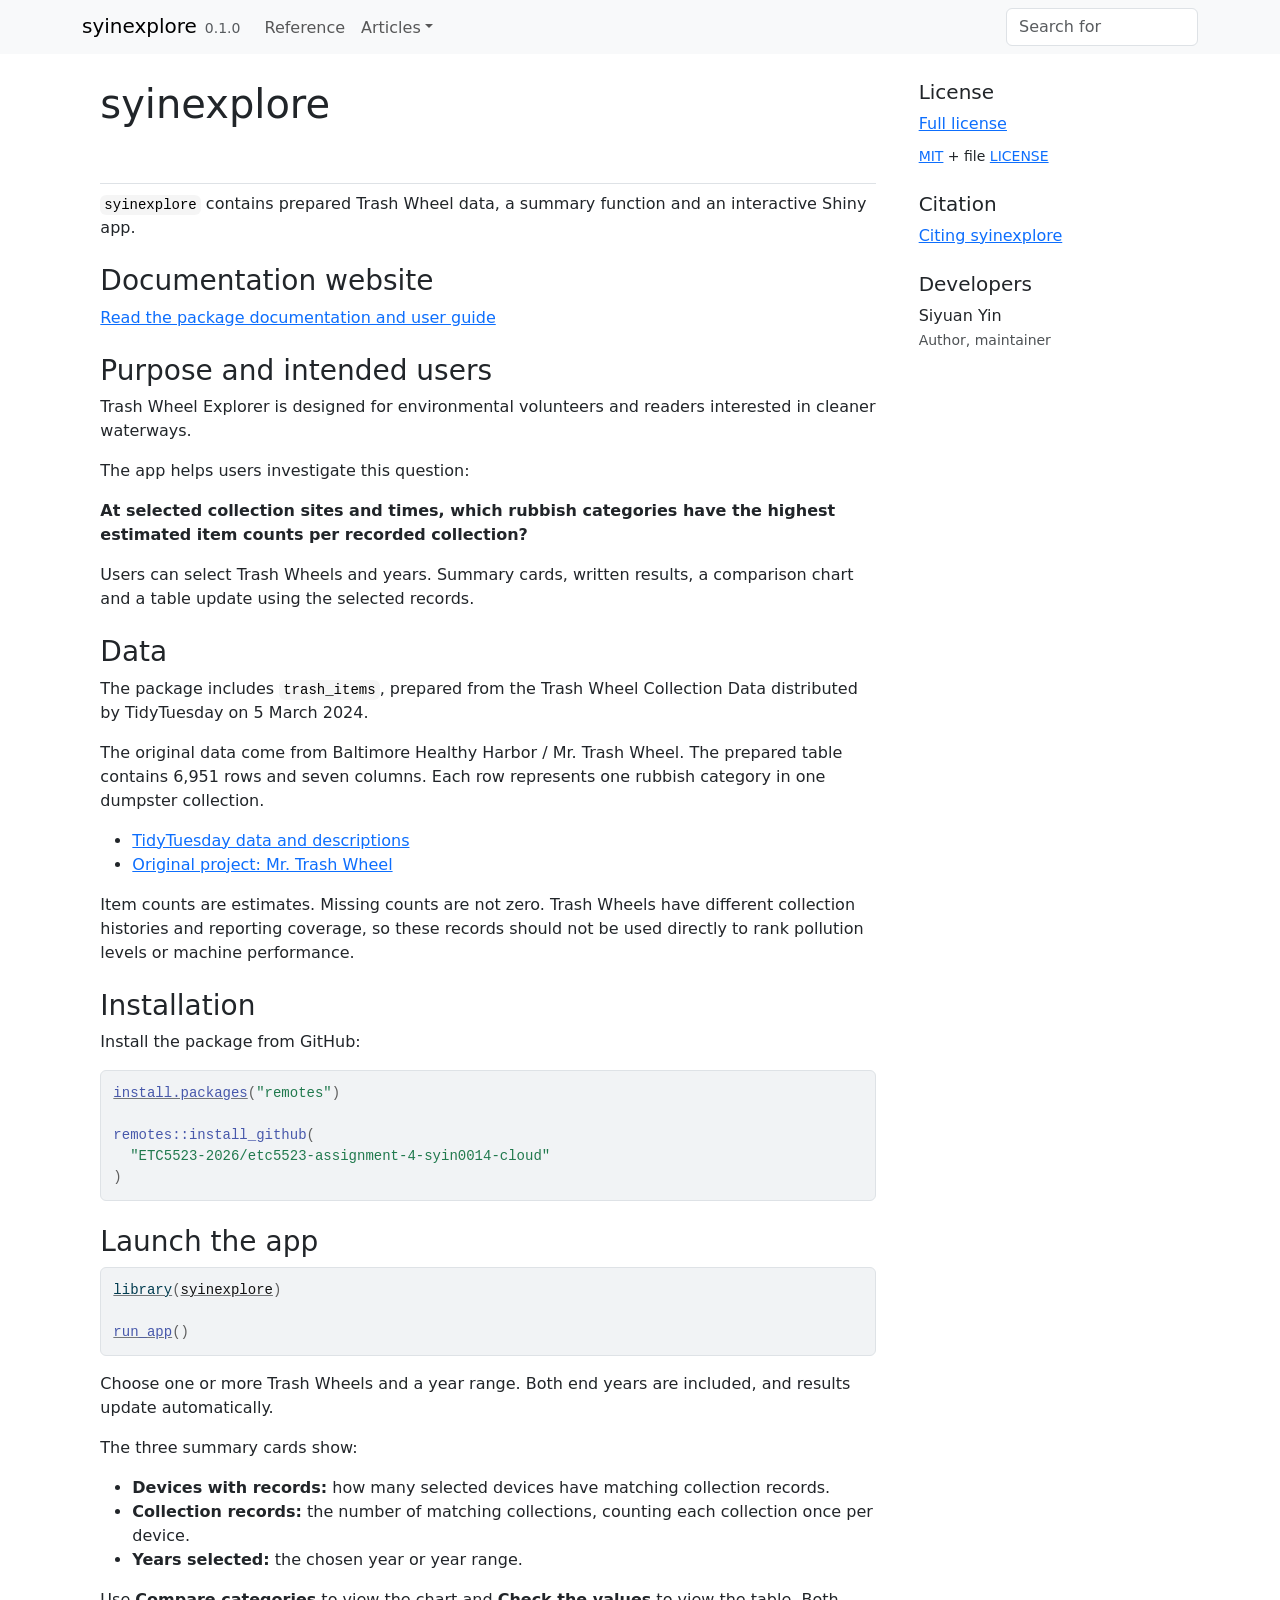
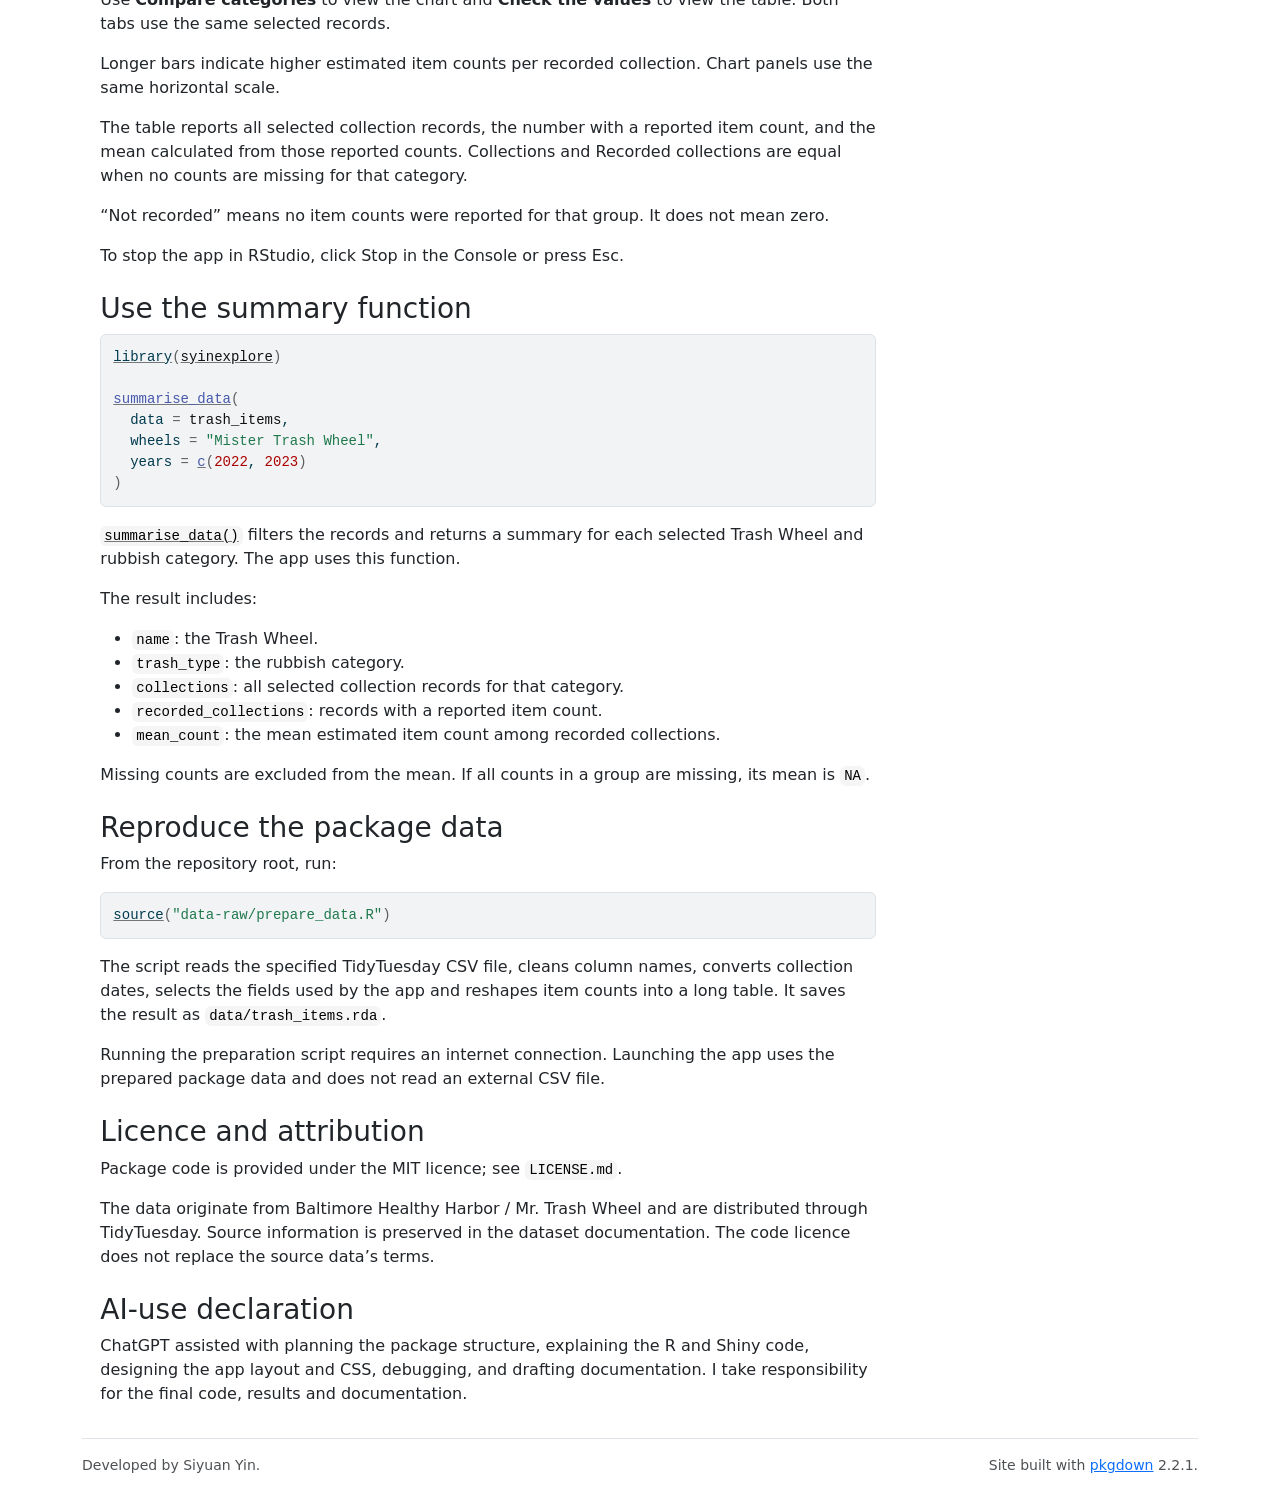
==== commit 0a71e9f8: "Deploying to gh-pages from @ ETC5523-2026/etc5523-assignment-4-syin0014-cloud@3d4c1f3999f541efd03372" ====
--- a/index.html
+++ b/index.html
@@ -64,7 +64,7 @@
 <p>Trash Wheel Explorer is designed for environmental volunteers and readers interested in cleaner waterways.</p>
 <p>The app helps users investigate this question:</p>
 <p><strong>At selected collection sites and times, which rubbish categories have the highest estimated item counts per recorded collection?</strong></p>
-<p>Users can select Trash Wheels and years. A comparison plot and summary table update using the same selected records.</p>
+<p>Users can select Trash Wheels and years. Summary cards, written results, a comparison chart and a table update using the selected records.</p>
 </div>
 <div class="section level2">
 <h2 id="data">Data<a class="anchor" aria-label="anchor" href="#data"></a>
@@ -95,8 +95,21 @@
 <code class="sourceCode R"><span><span class="kw"><a href="https://rdrr.io/r/base/library.html" class="external-link">library</a></span><span class="op">(</span><span class="va"><a href="https://etc5523-2026.github.io/etc5523-assignment-4-syin0014-cloud/">syinexplore</a></span><span class="op">)</span></span>
 <span></span>
 <span><span class="fu"><a href="reference/run_app.html">run_app</a></span><span class="op">(</span><span class="op">)</span></span></code></pre></div>
-<p>Choose one or more Trash Wheels and a range of years. Longer bars indicate higher estimated item counts per recorded collection.</p>
-<p>The table reports all selected collection records, the number with a reported count, and the mean calculated from those reported counts. A missing mean indicates that no counts were reported for that group.</p>
+<p>Choose one or more Trash Wheels and a year range. Both end years are included, and results update automatically.</p>
+<p>The three summary cards show:</p>
+<ul>
+<li>
+<strong>Devices with records:</strong> how many selected devices have matching collection records.</li>
+<li>
+<strong>Collection records:</strong> the number of matching collections, counting each collection once per device.</li>
+<li>
+<strong>Years selected:</strong> the chosen year or year range.</li>
+</ul>
+<p>Use <strong>Compare categories</strong> to view the chart and <strong>Check the values</strong> to view the table. Both tabs use the same selected records.</p>
+<p>Longer bars indicate higher estimated item counts per recorded collection. Chart panels use the same horizontal scale.</p>
+<p>The table reports all selected collection records, the number with a reported item count, and the mean calculated from those reported counts. Collections and Recorded collections are equal when no counts are missing for that category.</p>
+<p>“Not recorded” means no item counts were reported for that group. It does not mean zero.</p>
+<p>To stop the app in RStudio, click Stop in the Console or press Esc.</p>
 </div>
 <div class="section level2">
 <h2 id="use-the-summary-function">Use the summary function<a class="anchor" aria-label="anchor" href="#use-the-summary-function"></a>
@@ -110,6 +123,20 @@
 <span>  years <span class="op">=</span> <span class="fu"><a href="https://rdrr.io/r/base/c.html" class="external-link">c</a></span><span class="op">(</span><span class="fl">2022</span>, <span class="fl">2023</span><span class="op">)</span></span>
 <span><span class="op">)</span></span></code></pre></div>
 <p><code><a href="reference/summarise_data.html">summarise_data()</a></code> filters the records and returns a summary for each selected Trash Wheel and rubbish category. The app uses this function.</p>
+<p>The result includes:</p>
+<ul>
+<li>
+<code>name</code>: the Trash Wheel.</li>
+<li>
+<code>trash_type</code>: the rubbish category.</li>
+<li>
+<code>collections</code>: all selected collection records for that category.</li>
+<li>
+<code>recorded_collections</code>: records with a reported item count.</li>
+<li>
+<code>mean_count</code>: the mean estimated item count among recorded collections.</li>
+</ul>
+<p>Missing counts are excluded from the mean. If all counts in a group are missing, its mean is <code>NA</code>.</p>
 </div>
 <div class="section level2">
 <h2 id="reproduce-the-package-data">Reproduce the package data<a class="anchor" aria-label="anchor" href="#reproduce-the-package-data"></a>
@@ -117,7 +144,7 @@
 <p>From the repository root, run:</p>
 <div class="sourceCode" id="cb4"><pre class="downlit sourceCode r">
 <code class="sourceCode R"><span><span class="kw"><a href="https://rdrr.io/r/base/source.html" class="external-link">source</a></span><span class="op">(</span><span class="st">"data-raw/prepare_data.R"</span><span class="op">)</span></span></code></pre></div>
-<p>The script reads the specified TidyTuesday CSV file, cleans the column names, converts collection dates and reshapes item counts into a long table. It saves the result as <code>data/trash_items.rda</code>.</p>
+<p>The script reads the specified TidyTuesday CSV file, cleans column names, converts collection dates, selects the fields used by the app and reshapes item counts into a long table. It saves the result as <code>data/trash_items.rda</code>.</p>
 <p>Running the preparation script requires an internet connection. Launching the app uses the prepared package data and does not read an external CSV file.</p>
 </div>
 <div class="section level2">
@@ -129,7 +156,7 @@
 <div class="section level2">
 <h2 id="ai-use-declaration">AI-use declaration<a class="anchor" aria-label="anchor" href="#ai-use-declaration"></a>
 </h2>
-<p>ChatGPT assisted with planning the package structure, drafting and explaining the R and Shiny code, and drafting documentation. I take responsibility for the final code, results and documentation.</p>
+<p>ChatGPT assisted with planning the package structure, explaining the R and Shiny code, designing the app layout and CSS, debugging, and drafting documentation. I take responsibility for the final code, results and documentation.</p>
 </div>
 </div>
   </main><aside class="col-md-3"><div class="license">
